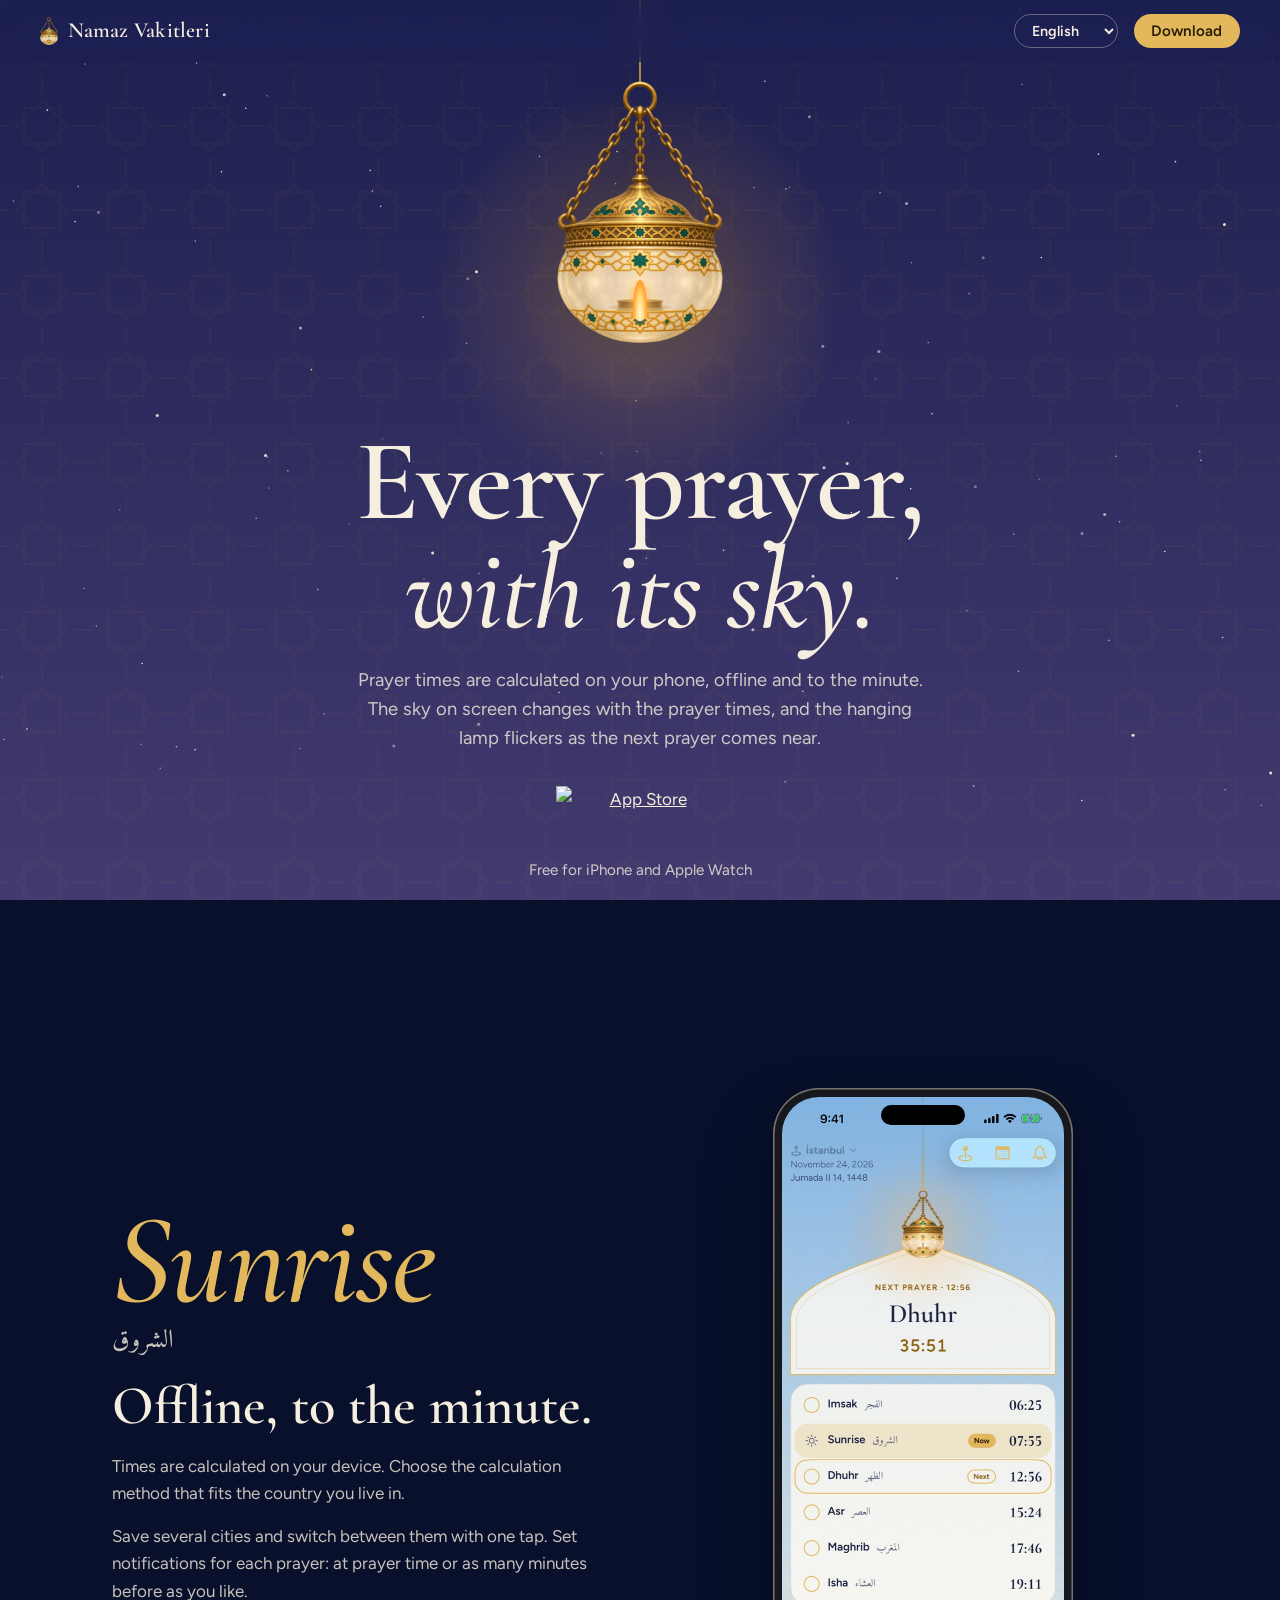
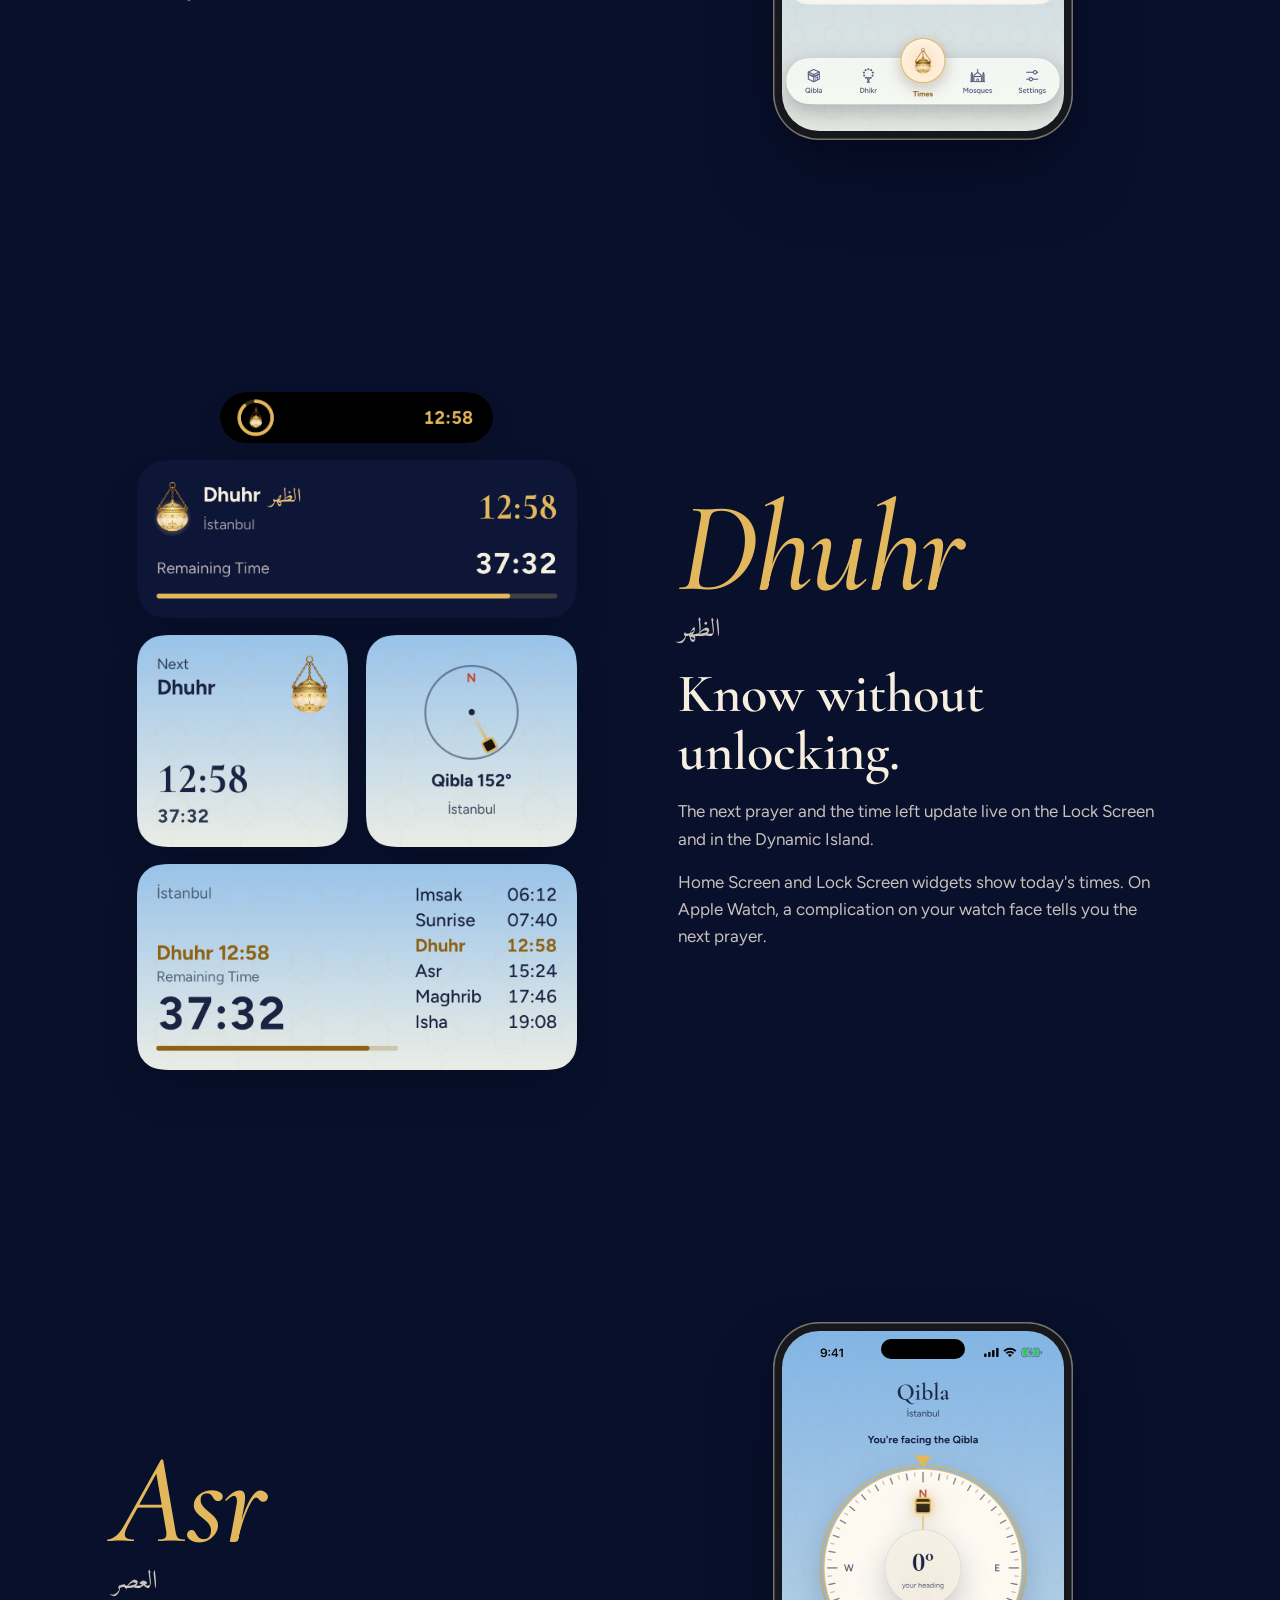
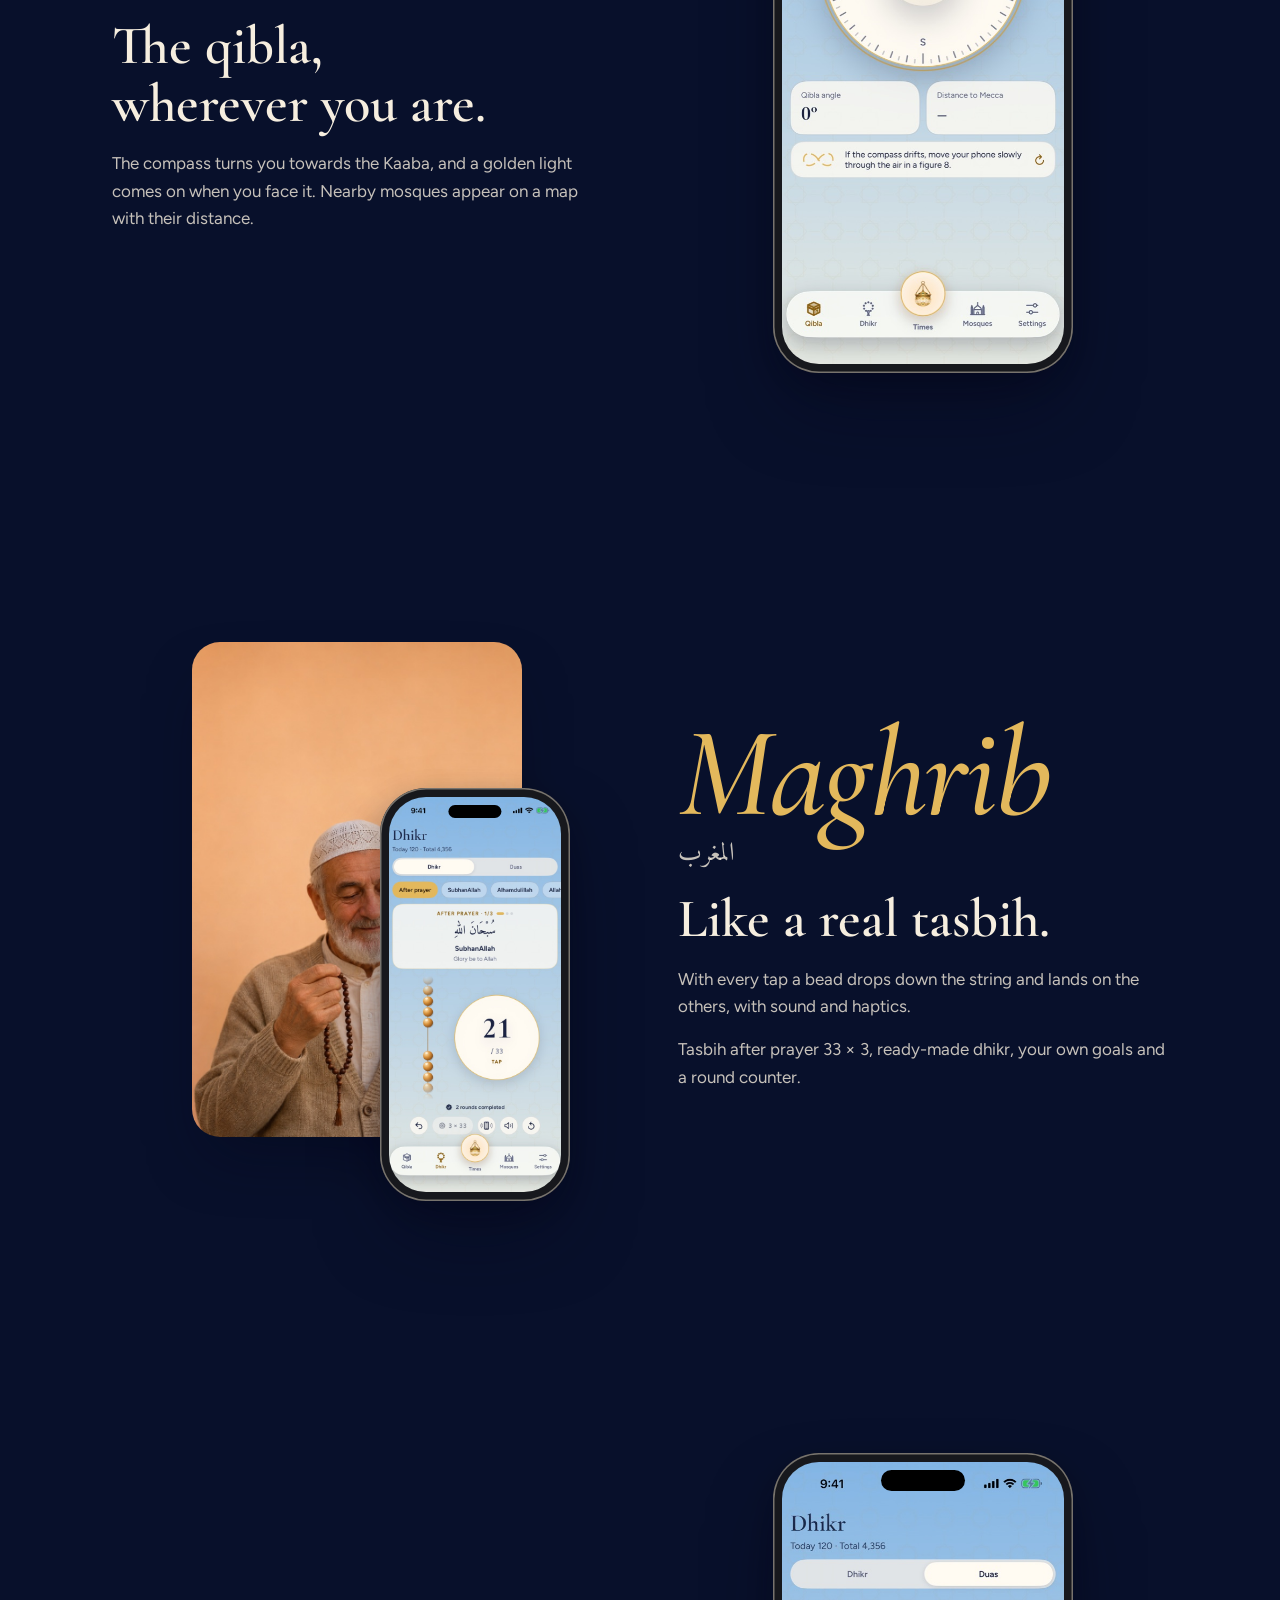
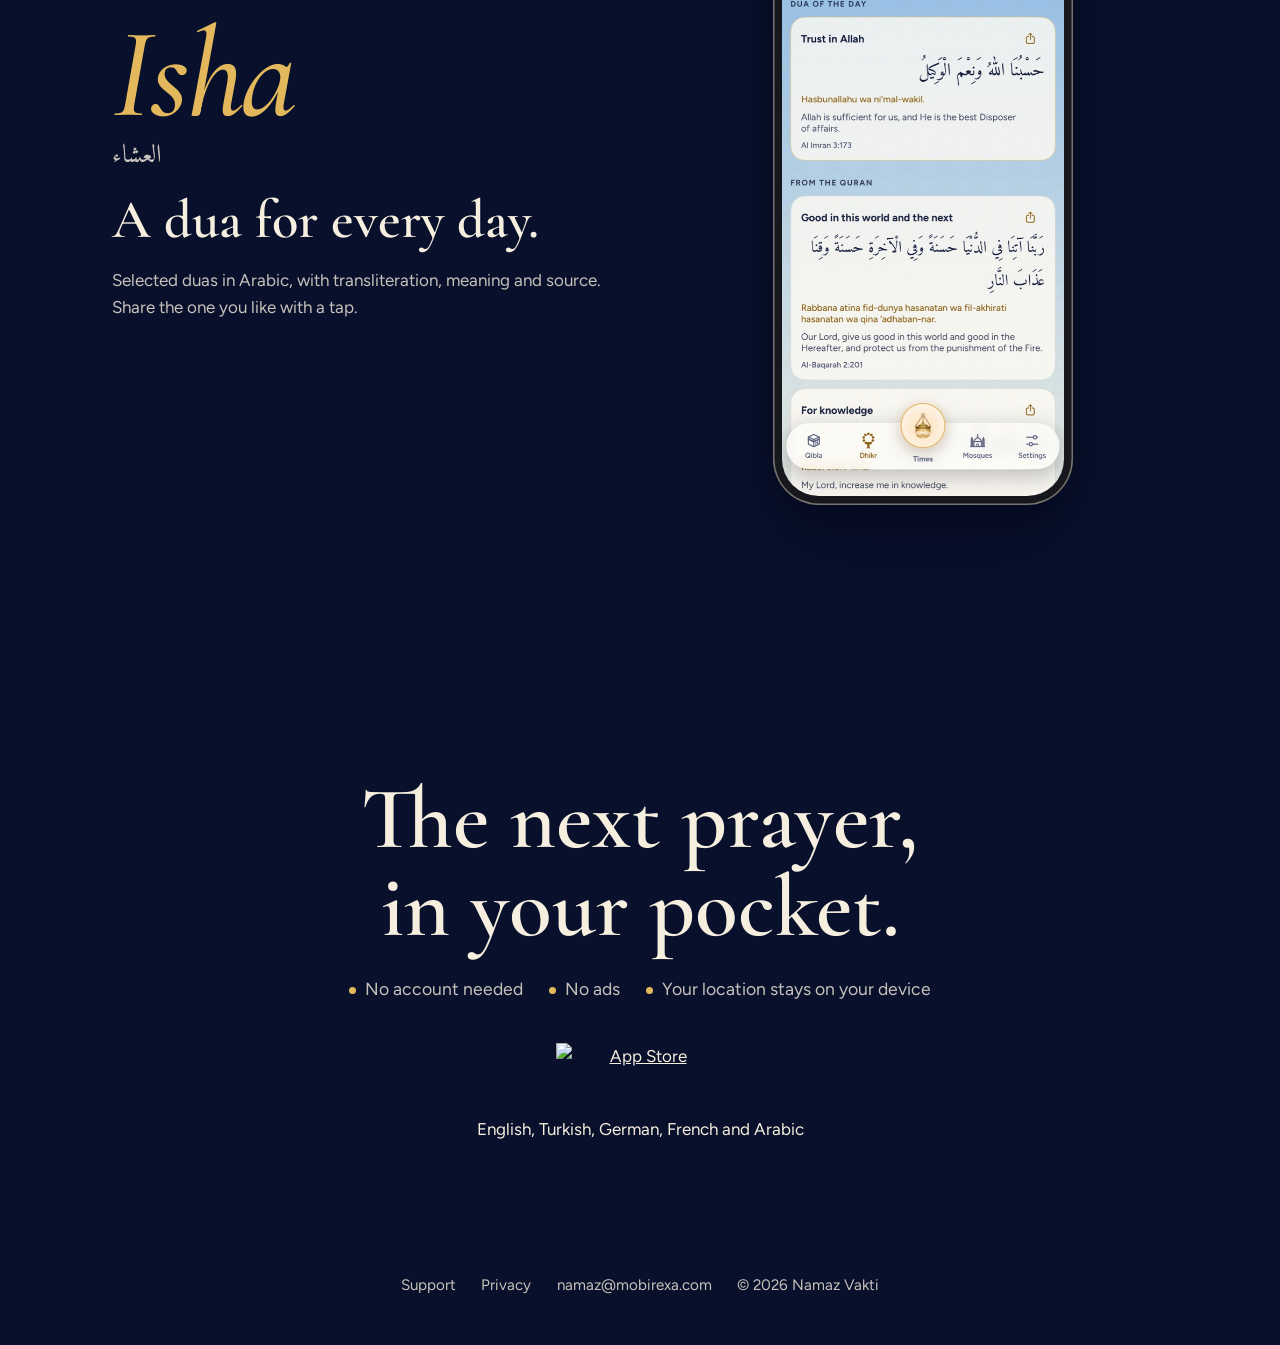
==== index.html @ 7ba58b0e "Website: landing, support and privacy pages in five languages Co-Authored-By: Claude Opus 5.5 <norep" ====
<!doctype html>
<html lang="tr" dir="ltr">
<head>
  <meta charset="utf-8">
  <meta name="viewport" content="width=device-width, initial-scale=1, viewport-fit=cover">
  <title>Namaz Vakitleri: vakitler, kıble ve zikir</title>
  <meta name="description" content="Namaz vakitleri iPhone'unda internetsiz hesaplanır. Kilit ekranı, Dynamic Island, widget'lar, Apple Watch, kıble pusulası, tesbih ve günün duası.">
  <meta name="theme-color" content="#1c1f4e">
  <meta name="apple-itunes-app" content="app-id=6752613671">
  <meta property="og:title" content="Namaz Vakitleri: her vakit, gökyüzüyle">
  <meta property="og:description" content="Vakitler, kıble, tesbih ve dualar. iPhone ve Apple Watch için ücretsiz.">
  <meta property="og:image" content="https://namazvaktiapp.github.io/assets/img/og.jpg">
  <meta property="og:type" content="website">
  <meta name="twitter:card" content="summary_large_image">
  <link rel="icon" href="assets/img/lamp.png">
  <link rel="stylesheet" href="assets/site.css">
  <script src="assets/i18n.js" defer></script>
  <script src="assets/site.js" defer></script>
</head>
<body data-page="home">
  <div class="sky" aria-hidden="true"></div>
  <canvas class="stars" aria-hidden="true"></canvas>
  <div class="pattern" aria-hidden="true"></div>

  <header class="bar">
    <a class="brand" href="./" data-lang-link="./"><img src="assets/img/lamp.png" alt=""><span>Namaz Vakitleri</span></a>
    <span class="spacer"></span>
    <select class="lang" aria-label="Dil / Language">
      <option value="tr">Türkçe</option>
      <option value="en">English</option>
      <option value="de">Deutsch</option>
      <option value="fr">Français</option>
      <option value="ar">العربية</option>
    </select>
    <a class="get" href="https://apps.apple.com/app/id6752613671" data-i18n="nav.get">İndir</a>
  </header>

  <main>
    <section class="hero" data-sky="0">
      <div>
        <div class="hanging" aria-hidden="true">
          <div class="lamp"><span class="rope"></span><img src="assets/img/lamp.png" alt=""><span class="flame"></span></div>
        </div>
        <h1><span data-i18n="hero.title1">Her vakit,</span> <em data-i18n="hero.title2">gökyüzüyle.</em></h1>
        <p class="lead" data-i18n="hero.lead">Namaz vakitleri telefonunda, internetsiz ve dakikası dakikasına hesaplanır. Ekrandaki gökyüzü vakitle birlikte değişir; asılı kandil sıradaki namaz yaklaştıkça titrer.</p>
        <a class="badge" href="https://apps.apple.com/app/id6752613671"><img class="store-badge" src="https://tools.applemediaservices.com/api/badges/download-on-the-app-store/black/tr-tr?size=250x83" alt="App Store" width="168" height="56"></a>
        <p class="note" data-i18n="hero.note">iPhone ve Apple Watch için ücretsiz</p>
      </div>
    </section>

    <section class="moment" data-sky="1.3">
      <div class="copy">
        <p class="when"><span class="name" data-i18n="sunrise.name">Güneş</span><span class="ar" lang="ar">الشروق</span></p>
        <h2 data-i18n="sunrise.h">İnternetsiz, dakikası dakikasına.</h2>
        <p data-i18n="sunrise.p1">Vakitler cihazında, Diyanet yöntemiyle hesaplanır.</p>
        <p data-i18n="sunrise.p2">Birden fazla şehir kaydet, bir dokunuşla aralarında geç.</p>
      </div>
      <div class="visual">
        <div class="phone"><img data-base="" data-shot="times.jpg" src="assets/img/tr/times.jpg" data-i18n-alt="alt.times" alt="Vakitler ekranı" loading="lazy"></div>
      </div>
    </section>

    <section class="moment flip" data-sky="3">
      <div class="copy">
        <p class="when"><span class="name" data-i18n="noon.name">Öğle</span><span class="ar" lang="ar">الظهر</span></p>
        <h2 data-i18n="noon.h">Telefonunu açmadan bil.</h2>
        <p data-i18n="noon.p1">Sıradaki vakit ve kalan süre kilit ekranında ve Dynamic Island'da canlı akar.</p>
        <p data-i18n="noon.p2">Ana ekran ve kilit ekranı widget'ları günün vakitlerini gösterir.</p>
      </div>
      <div class="visual">
        <div class="stack">
          <img class="island" data-base="" data-shot="island.png" src="assets/img/tr/island.png" data-i18n-alt="alt.island" alt="Dynamic Island" loading="lazy">
          <img data-base="" data-shot="live.png" src="assets/img/tr/live.png" data-i18n-alt="alt.live" alt="Kilit ekranı" loading="lazy">
          <div class="row">
            <img data-base="" data-shot="widget-small.png" src="assets/img/tr/widget-small.png" data-i18n-alt="alt.widgets" alt="Widget" loading="lazy">
            <img data-base="" data-shot="widget-qibla.png" src="assets/img/tr/widget-qibla.png" alt="" loading="lazy">
          </div>
          <img data-base="" data-shot="widget-medium.png" src="assets/img/tr/widget-medium.png" alt="" loading="lazy">
        </div>
      </div>
    </section>

    <section class="moment" data-sky="4.6">
      <div class="copy">
        <p class="when"><span class="name" data-i18n="asr.name">İkindi</span><span class="ar" lang="ar">العصر</span></p>
        <h2 data-i18n="asr.h">Kıble, nerede olursan.</h2>
        <p data-i18n="asr.p">Pusula seni Kâbe'ye çevirir; doğru yöne döndüğünde altın bir ışık yanar.</p>
      </div>
      <div class="visual">
        <div class="phone"><img data-base="" data-shot="qibla.jpg" src="assets/img/tr/qibla.jpg" data-i18n-alt="alt.qibla" alt="Kıble pusulası" loading="lazy"></div>
      </div>
    </section>

    <section class="moment flip" data-sky="6.3">
      <div class="copy">
        <p class="when"><span class="name" data-i18n="maghrib.name">Akşam</span><span class="ar" lang="ar">المغرب</span></p>
        <h2 data-i18n="maghrib.h">Gerçek bir tesbih gibi.</h2>
        <p data-i18n="maghrib.p1">Her dokunuşta bir taş ipten düşer ve alttakilere çarpar; sesi ve titreşimiyle.</p>
        <p data-i18n="maghrib.p2">Namaz sonrası tesbihat 33 × 3, hazır zikirler, kendi hedefin ve tur sayacı.</p>
      </div>
      <div class="visual">
        <div class="with-photo">
          <img class="photo" src="assets/img/tesbih.jpg" data-i18n-alt="alt.tesbih" alt="Elinde tesbih tutan yaşlı bir adam" loading="lazy">
          <div class="phone"><img data-base="" data-shot="zikir.jpg" src="assets/img/tr/zikir.jpg" data-i18n-alt="alt.zikir" alt="Zikirmatik" loading="lazy"></div>
        </div>
      </div>
    </section>

    <section class="moment" data-sky="8">
      <div class="copy">
        <p class="when"><span class="name" data-i18n="isha.name">Yatsı</span><span class="ar" lang="ar">العشاء</span></p>
        <h2 data-i18n="isha.h">Her gün bir dua.</h2>
        <p data-i18n="isha.p">Seçilmiş dualar Arapça aslı, okunuşu, meali ve kaynağıyla.</p>
      </div>
      <div class="visual">
        <div class="phone"><img data-base="" data-shot="duas.jpg" src="assets/img/tr/duas.jpg" data-i18n-alt="alt.duas" alt="Dualar" loading="lazy"></div>
      </div>
    </section>

    <section class="finale" data-sky="9">
      <h2 data-i18n="finale.h">Sıradaki vakit, cebinde.</h2>
      <ul class="promises">
        <li data-i18n="finale.p1">Hesap açman gerekmez</li>
        <li data-i18n="finale.p2">Reklam yok</li>
        <li data-i18n="finale.p3">Konumun cihazında kalır</li>
      </ul>
      <a class="badge" href="https://apps.apple.com/app/id6752613671"><img class="store-badge" src="https://tools.applemediaservices.com/api/badges/download-on-the-app-store/black/tr-tr?size=250x83" alt="App Store" width="168" height="56" style="margin:0 auto"></a>
      <p class="note" data-i18n="finale.devices">Türkçe, İngilizce, Almanca, Fransızca ve Arapça</p>
    </section>
  </main>

  <footer>
    <a href="support/" data-lang-link="support/" data-i18n="footer.support">Destek</a>
    <a href="privacy/" data-lang-link="privacy/" data-i18n="footer.privacy">Gizlilik</a>
    <a href="mailto:namaz@mobirexa.com">namaz@mobirexa.com</a>
    <span>© 2026 Namaz Vakti</span>
  </footer>
</body>
</html>
---- assets/site.css ----
/* Namaz Vakitleri web sitesi. Gökyüzü sayfa kaydırıldıkça günü yaşar (site.js --sky-top / --sky-bottom / --ink). */

@font-face { font-family: "Cormorant"; src: url("fonts/CormorantGaramond-SemiBold.ttf") format("truetype"); font-weight: 600; font-display: swap; }
@font-face { font-family: "Cormorant"; src: url("fonts/CormorantGaramond-Italic.ttf") format("truetype"); font-style: italic; font-weight: 400 700; font-display: swap; }
@font-face { font-family: "Figtree"; src: url("fonts/Figtree-Regular.ttf") format("truetype"); font-weight: 400; font-display: swap; }
@font-face { font-family: "Figtree"; src: url("fonts/Figtree-SemiBold.ttf") format("truetype"); font-weight: 600; font-display: swap; }
@font-face { font-family: "Amiri"; src: url("fonts/Amiri-Regular.ttf") format("truetype"); font-weight: 400; font-display: swap; }
@font-face { font-family: "Amiri"; src: url("fonts/Amiri-Bold.ttf") format("truetype"); font-weight: 700; font-display: swap; }

:root {
  --sky-top: #1c1f4e;
  --sky-bottom: #433b70;
  --ink: #f6eedf;
  --ink-soft: rgba(246, 238, 223, 0.78);
  --gold: #e3b85c;
  --gold-deep: #9a6b1c;
  --accent: #e3b85c;
  --navy: #1a2342;
  --cream: #f6eedf;
  --stars: 1;
  --display: "Cormorant", "Iowan Old Style", Georgia, serif;
  --body: "Figtree", -apple-system, "Segoe UI", sans-serif;
  --arabic: "Amiri", "Geeza Pro", serif;
  --measure: 34rem;
  color-scheme: dark;
}

* { box-sizing: border-box; }
html { scroll-behavior: smooth; }
body {
  margin: 0;
  background: #08102b;
  color: var(--ink);
  font: 400 1.0625rem/1.6 var(--body);
  -webkit-font-smoothing: antialiased;
  transition: color 0.6s ease;
}
:lang(ar) body, [dir="rtl"] body { font-family: var(--arabic), var(--body); font-size: 1.2rem; }
img { max-width: 100%; display: block; }
a { color: inherit; }
:focus-visible { outline: 3px solid var(--gold); outline-offset: 3px; border-radius: 6px; }

/* Gökyüzü katmanları: sabit, içeriğin arkasında */
.sky, .stars, .pattern { position: fixed; inset: 0; pointer-events: none; z-index: -3; }
.sky { background: linear-gradient(180deg, var(--sky-top), var(--sky-bottom)); }
.stars { z-index: -2; opacity: var(--stars); transition: opacity 0.4s linear; }
.pattern {
  z-index: -1; opacity: 0.07;
  background-image: url("data:image/svg+xml,%3Csvg xmlns='http://www.w3.org/2000/svg' width='56' height='56'%3E%3Cg fill='none' stroke='%23C8962E' stroke-width='1'%3E%3Crect x='16' y='16' width='24' height='24'/%3E%3Cpath d='M28 11 45 28 28 45 11 28Z M0 28h7.5 M48.5 28H56 M28 0v7.5 M28 48.5V56'/%3E%3C/g%3E%3C/svg%3E");
  background-size: 84px 84px;
}

/* Üst çubuk */
.bar {
  position: sticky; top: 0; z-index: 10;
  display: flex; align-items: center; gap: 1rem;
  padding: 0.85rem clamp(1rem, 4vw, 2.5rem);
  backdrop-filter: blur(14px) saturate(1.2);
  -webkit-backdrop-filter: blur(14px) saturate(1.2);
  background: color-mix(in srgb, var(--sky-top) 55%, transparent);
}
.brand { display: flex; align-items: center; gap: 0.6rem; text-decoration: none; font: 600 1.35rem/1 var(--display); letter-spacing: 0.01em; }
.brand img { width: 18px; height: auto; }
.bar .spacer { flex: 1; }
.lang {
  font: 600 0.9rem var(--body); color: var(--ink);
  background: transparent; border: 1px solid color-mix(in srgb, var(--ink) 35%, transparent);
  border-radius: 999px; padding: 0.4rem 0.8rem;
}
.lang option { color: #1a2342; }
.get {
  font: 600 0.95rem var(--body); text-decoration: none;
  background: var(--gold); color: #2b1d05; border-radius: 999px; padding: 0.5rem 1.1rem;
}

/* Kahraman: asılı kandil */
.hero { min-height: 100svh; display: grid; place-items: center; text-align: center; padding: 0 1.25rem 4rem; position: relative; }
.hanging { position: relative; height: clamp(230px, 36vh, 340px); width: 100%; display: flex; justify-content: center; margin-top: 1rem; }
.lamp { position: relative; transform-origin: 50% -40vh; animation: sway 7s ease-in-out infinite; }
/* İp kandille birlikte sallanır (dönme noktası ipin üst ucu) */
.lamp .rope { position: absolute; bottom: calc(100% - 4px); left: 50%; width: 2px; height: 60vh; transform: translateX(-50%); background: linear-gradient(#b08a4000, #b08a40 40%); z-index: 1; }
.lamp img { width: clamp(120px, 14vw, 170px); position: relative; z-index: 1; filter: drop-shadow(0 10px 30px rgba(0, 0, 0, 0.35)); }
.lamp::before {
  content: ""; position: absolute; left: 50%; top: 66%; width: 420px; height: 420px; transform: translate(-50%, -50%);
  background: radial-gradient(circle, rgba(255, 200, 112, 0.45), rgba(255, 170, 70, 0.12) 40%, transparent 70%);
  animation: glow 4s ease-in-out infinite; z-index: 0;
}
/* Alev: uygulamadaki NurWidgetLamp oranları (x %45.8, y %66.2, genişlik %8.4, yükseklik %12.8) */
.lamp .flame {
  position: absolute; z-index: 2; left: 45.8%; top: 62%; width: 8.4%; height: 12.8%;
  border-radius: 50% 50% 45% 45% / 70% 70% 30% 30%;
  background: radial-gradient(ellipse at 50% 80%, #fff6d6 0%, #ffd97a 35%, #ff9a2e 70%, rgba(255, 120, 20, 0) 100%);
  filter: blur(0.4px) drop-shadow(0 0 6px #ffb347);
  transform-origin: 50% 100%; animation: flicker 2.4s ease-in-out infinite;
}
@keyframes flicker { 0%, 100% { transform: scale(1, 1) rotate(-1deg); } 30% { transform: scale(0.94, 1.06) rotate(1.5deg); } 60% { transform: scale(1.04, 0.95) rotate(-0.5deg); } }
@keyframes sway { 0%, 100% { transform: rotate(-1.2deg); } 50% { transform: rotate(1.2deg); } }
@keyframes glow { 0%, 100% { opacity: 0.85; } 50% { opacity: 1; } }

.hero h1 {
  font: 600 clamp(3.2rem, 9vw, 7.5rem)/0.95 var(--display);
  letter-spacing: -0.015em; margin: 1.5rem 0 0.4rem; text-wrap: balance;
}
.hero h1 em { font-style: italic; font-weight: 500; display: block; }
.hero .lead { max-width: 36rem; margin: 1.25rem auto 2rem; font-size: 1.15rem; color: var(--ink-soft); text-wrap: pretty; }
.badge { display: inline-block; }
.badge img { height: 56px; width: auto; }
.hero .note { margin-top: 1rem; font-size: 0.95rem; color: var(--ink-soft); }

/* Vakit bölümleri */
.moment {
  display: grid; grid-template-columns: minmax(0, 1fr) minmax(0, 1fr); align-items: center;
  gap: clamp(2rem, 6vw, 6rem); max-width: 72rem; margin: 0 auto;
  padding: clamp(5rem, 14vh, 9rem) clamp(1.25rem, 5vw, 3rem);
  min-height: 92svh;
}
.moment.flip .copy { order: 2; }
.when { margin: 0 0 1rem; line-height: 1; }
.when .name { display: block; font: italic 500 clamp(4rem, 10vw, 8.5rem)/0.85 var(--display); color: var(--accent); transition: color 0.6s ease; letter-spacing: -0.02em; }
.when .ar { display: block; font: 400 1.6rem/1.6 var(--arabic); color: var(--ink-soft); margin-top: 0.35rem; }
[dir="rtl"] .when .ar { display: none; }
.moment h2 { font: 600 clamp(2.1rem, 4.4vw, 3.4rem)/1.05 var(--display); margin: 0 0 1.1rem; text-wrap: balance; }
.moment p { max-width: var(--measure); margin: 0 0 1rem; color: var(--ink-soft); text-wrap: pretty; }
[dir="rtl"] .moment h2, [dir="rtl"] .hero h1, [dir="rtl"] .finale h2 { font-family: var(--arabic); font-weight: 700; letter-spacing: 0; line-height: 1.3; }
[dir="rtl"] .when .name { font-family: var(--arabic); font-style: normal; font-weight: 700; font-size: clamp(3rem, 7vw, 6rem); line-height: 1.1; }

.visual { display: flex; justify-content: center; align-items: center; position: relative; }

/* Telefon çerçevesi */
.phone {
  width: min(300px, 72vw); aspect-ratio: 1320 / 2868; position: relative;
  border-radius: 46px; padding: 9px; background: #17181d;
  box-shadow: 0 0 0 1.5px #77736d inset, 0 40px 80px -20px rgba(5, 8, 25, 0.55), 0 12px 30px rgba(5, 8, 25, 0.3);
}
.phone img { width: 100%; height: 100%; object-fit: cover; border-radius: 37px; }
.phone::after { content: ""; position: absolute; top: 17px; left: 50%; transform: translateX(-50%); width: 28%; height: 3.1%; background: #000; border-radius: 999px; }
.pair { display: flex; gap: 1.5rem; align-items: flex-end; }
.pair .phone:first-child { transform: translateY(-2.5rem); }
.pair .phone { width: min(250px, 42vw); }

/* Kilit ekranı ve widget'lar */
.stack { display: grid; gap: 1.1rem; width: min(440px, 100%); }
.stack img { border-radius: 26px; box-shadow: 0 24px 50px -18px rgba(5, 8, 25, 0.45); }
.stack .island { width: 62%; justify-self: center; border-radius: 999px; }
.stack .row { display: grid; grid-template-columns: 1fr 1fr; gap: 1.1rem; }

/* Tesbih fotoğrafı + telefon */
.photo { width: min(330px, 70vw); border-radius: 28px; box-shadow: 0 30px 60px -20px rgba(5, 8, 25, 0.5); }
.with-photo { position: relative; padding-bottom: 3rem; }
.with-photo .phone { position: absolute; right: -3rem; bottom: -1rem; width: min(190px, 40vw); }
[dir="rtl"] .with-photo .phone { right: auto; left: -3rem; }

/* Son çağrı */
.finale { text-align: center; padding: clamp(6rem, 16vh, 10rem) 1.25rem 5rem; max-width: 52rem; margin: 0 auto; }
.finale h2 { font: 600 clamp(2.8rem, 7vw, 5.5rem)/1 var(--display); margin: 0 0 1.5rem; text-wrap: balance; }
.finale .promises { list-style: none; padding: 0; margin: 0 0 2.5rem; display: flex; flex-wrap: wrap; justify-content: center; gap: 0.6rem 1.6rem; color: var(--ink-soft); font-size: 1.1rem; }
.finale .promises li::before { content: ""; display: inline-block; width: 7px; height: 7px; border-radius: 50%; background: var(--gold); margin-inline-end: 0.6rem; vertical-align: middle; }

footer {
  display: flex; flex-wrap: wrap; gap: 1rem 1.6rem; align-items: center; justify-content: center;
  padding: 2rem 1.25rem 3rem; font-size: 0.95rem; color: var(--ink-soft);
}
footer a { text-decoration: none; }
footer a:hover { text-decoration: underline; }

/* Destek ve gizlilik: metin sayfaları */
.page { max-width: 46rem; margin: 0 auto; padding: 3rem 1.25rem 4rem; }
.page-head { text-align: center; padding: 2rem 0 1rem; }
.page-head img { width: 64px; margin: 0 auto 1rem; filter: drop-shadow(0 8px 20px rgba(0, 0, 0, 0.35)); }
.page h1 { font: 600 clamp(2.6rem, 6vw, 4rem)/1 var(--display); margin: 0 0 0.75rem; }
.page .intro { color: var(--ink-soft); font-size: 1.1rem; max-width: 36rem; margin: 0 auto; }
.sheet {
  background: color-mix(in srgb, var(--cream) 94%, transparent); color: var(--navy);
  border-radius: 28px; padding: clamp(1.5rem, 4vw, 2.75rem); margin-top: 2.5rem;
  box-shadow: 0 30px 60px -25px rgba(5, 8, 25, 0.5);
}
.sheet h2 { font: 600 1.9rem/1.15 var(--display); margin: 2rem 0 0.6rem; }
.sheet h2:first-child { margin-top: 0; }
.sheet p, .sheet li { color: #3a4362; }
.sheet ul { padding-inline-start: 1.2rem; }
[dir="rtl"] .sheet h2, [dir="rtl"] .page h1 { font-family: var(--arabic); font-weight: 700; }
.sheet .updated { font-size: 0.9rem; color: #6b7390; margin-top: 2rem; }

details { border-top: 1px solid #1a234222; padding: 0.4rem 0; }
details:last-of-type { border-bottom: 1px solid #1a234222; }
summary { cursor: pointer; list-style: none; padding: 0.9rem 0; font: 600 1.1rem/1.35 var(--body); display: flex; justify-content: space-between; gap: 1rem; }
summary::-webkit-details-marker { display: none; }
summary::after { content: "+"; font: 400 1.6rem/1 var(--display); color: var(--gold-deep); transition: transform 0.25s ease; }
details[open] summary::after { transform: rotate(45deg); }
details p { margin: 0 0 1rem; }
.contact { text-align: center; margin-top: 2.5rem; }
.button {
  display: inline-block; font: 600 1rem var(--body); text-decoration: none;
  background: var(--navy); color: var(--cream); border-radius: 999px; padding: 0.8rem 1.6rem; margin-top: 0.5rem;
}

@media (max-width: 820px) {
  .moment { grid-template-columns: 1fr; text-align: start; min-height: auto; }
  .moment.flip .copy { order: 0; }
  .bar .brand span { display: none; }
  .pair .phone { width: min(200px, 42vw); }
  .with-photo .phone { right: -0.5rem; }
  [dir="rtl"] .with-photo .phone { left: -0.5rem; }
}

@media (prefers-reduced-motion: reduce) {
  html { scroll-behavior: auto; }
  .lamp, .lamp::before, .lamp .flame { animation: none; }
  body, .stars { transition: none; }
}
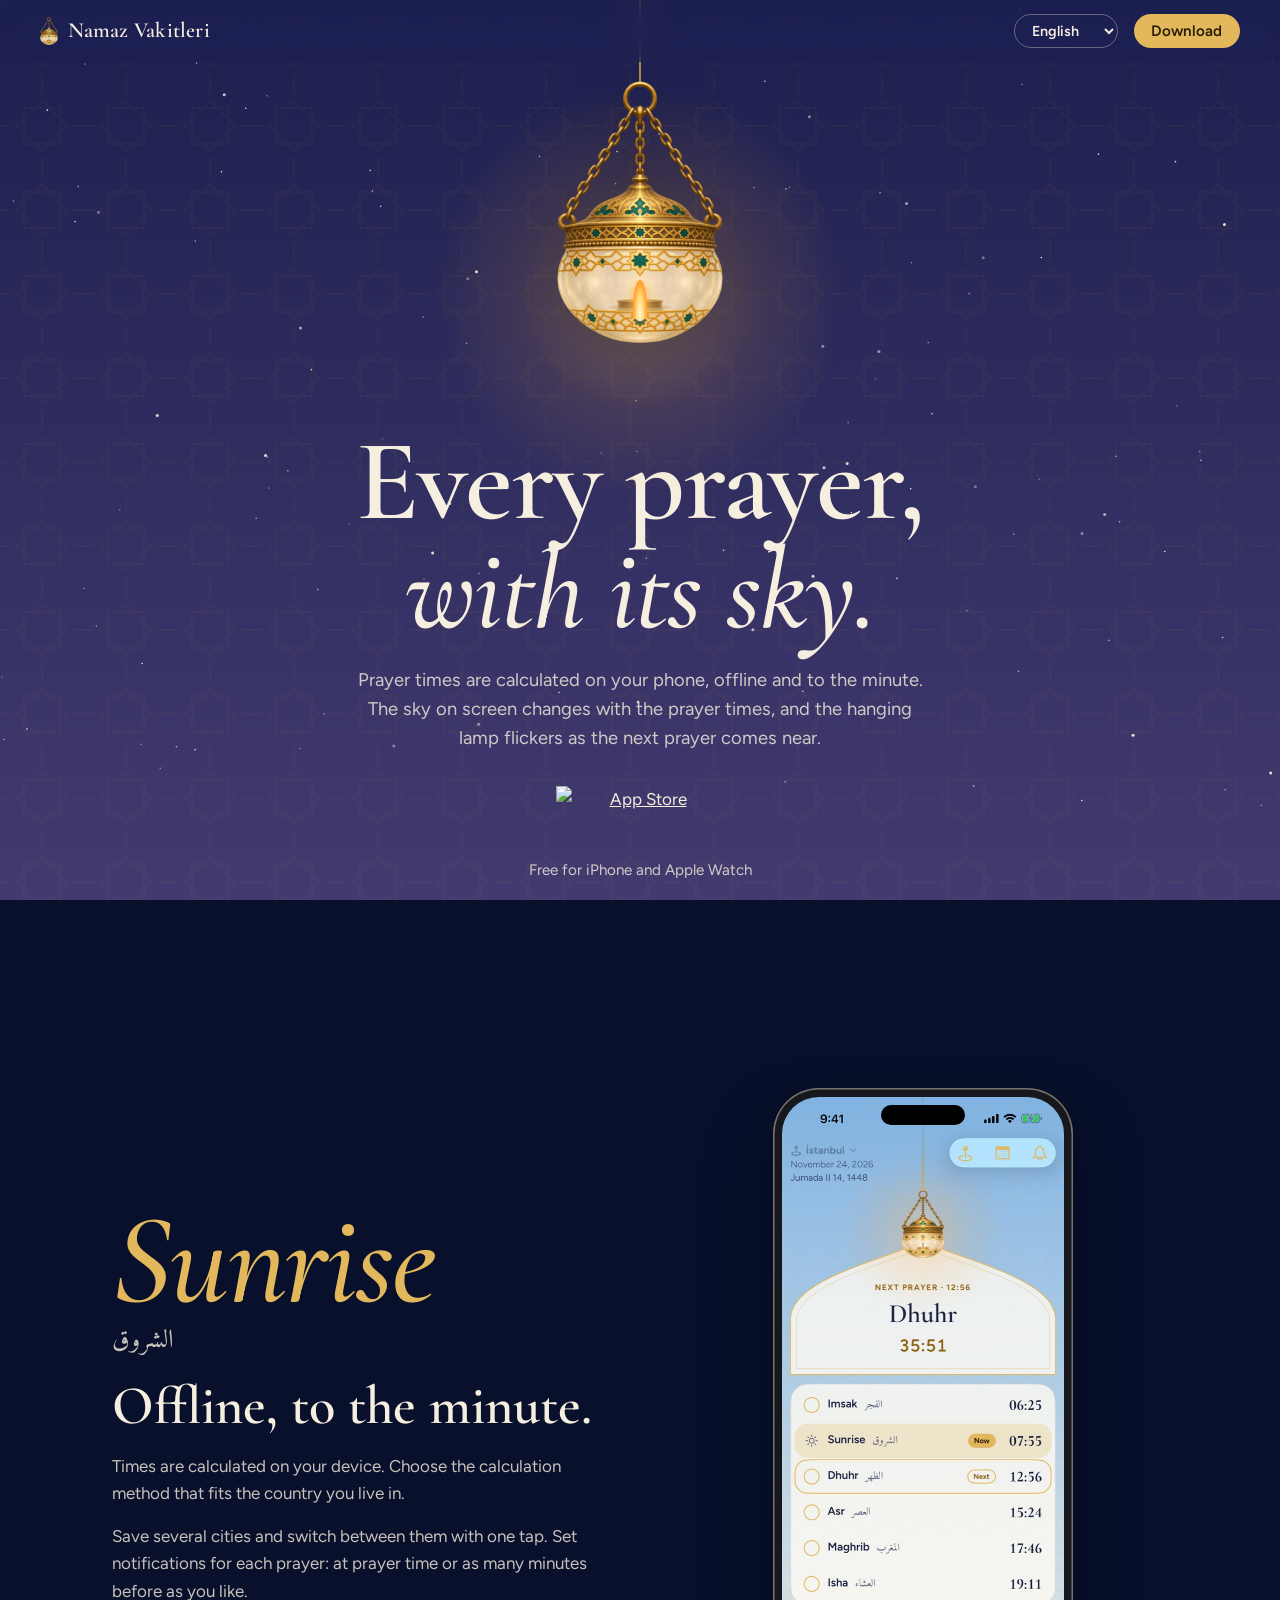
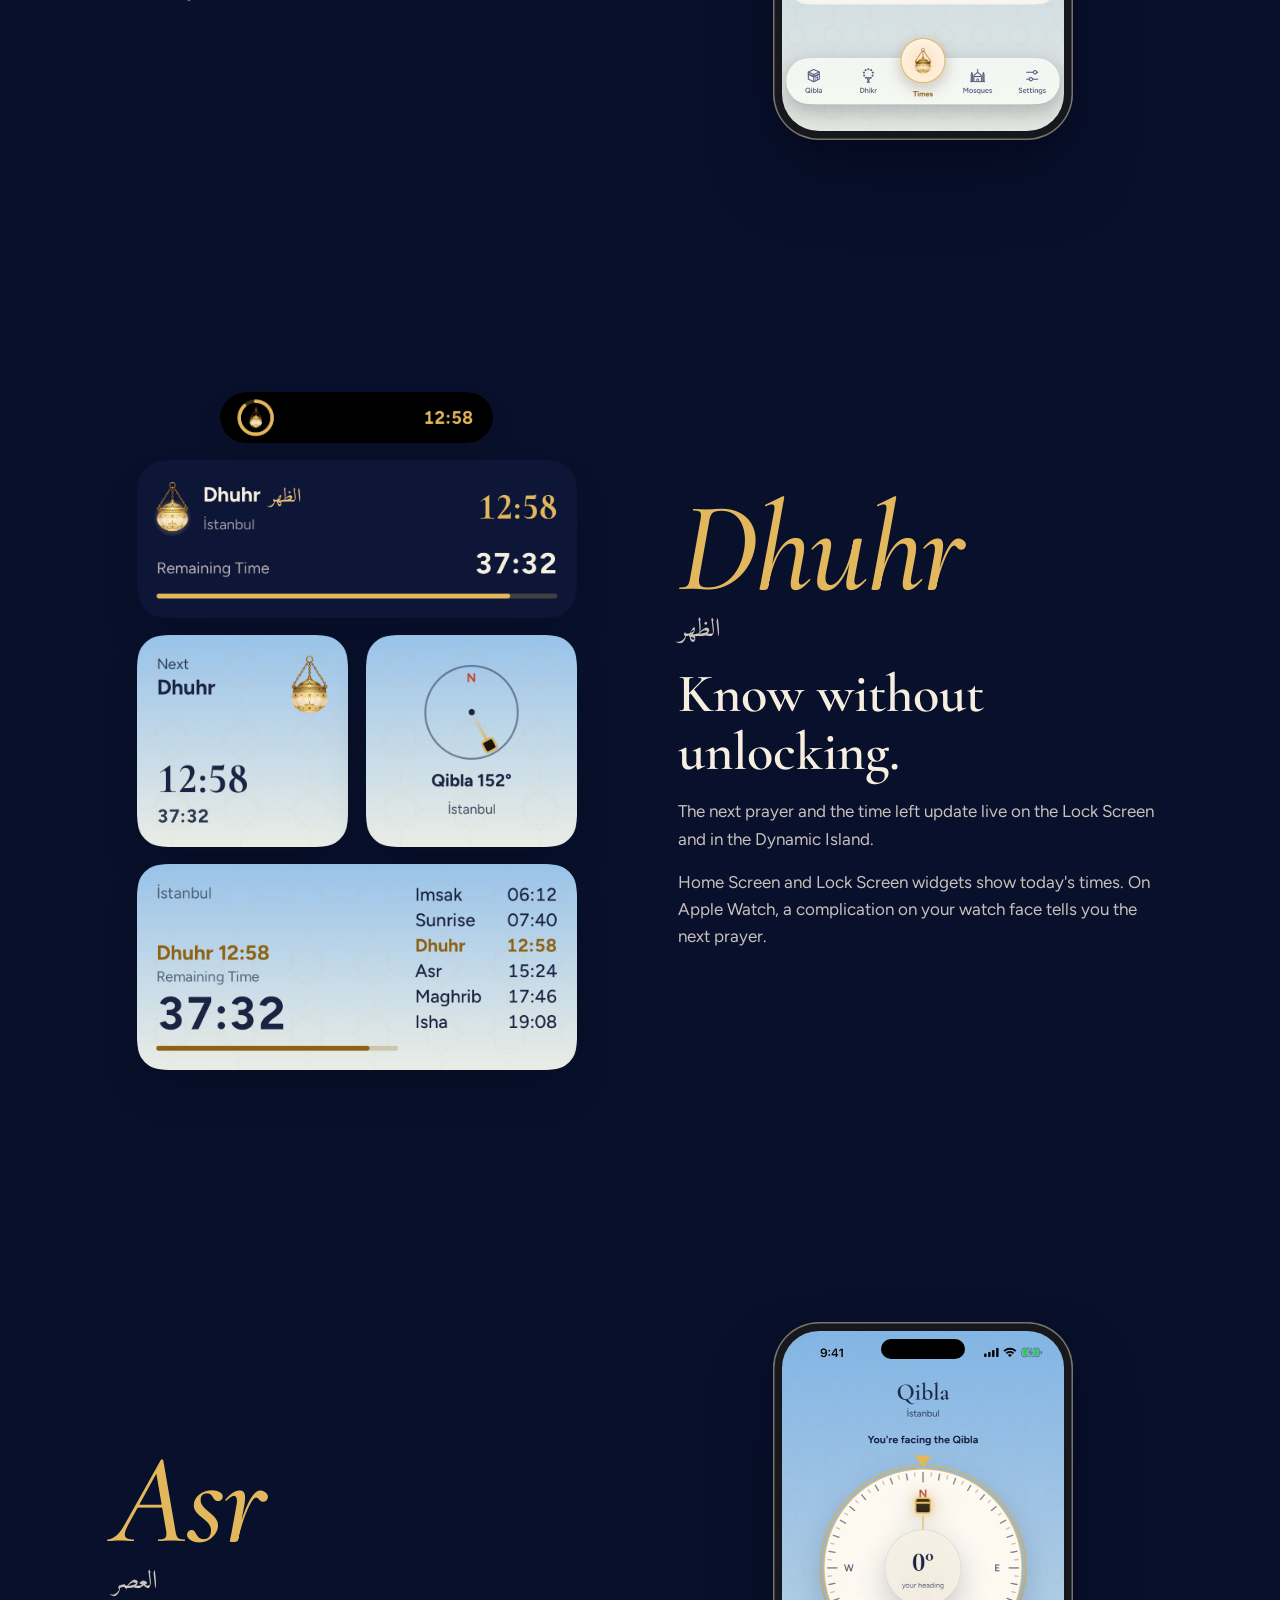
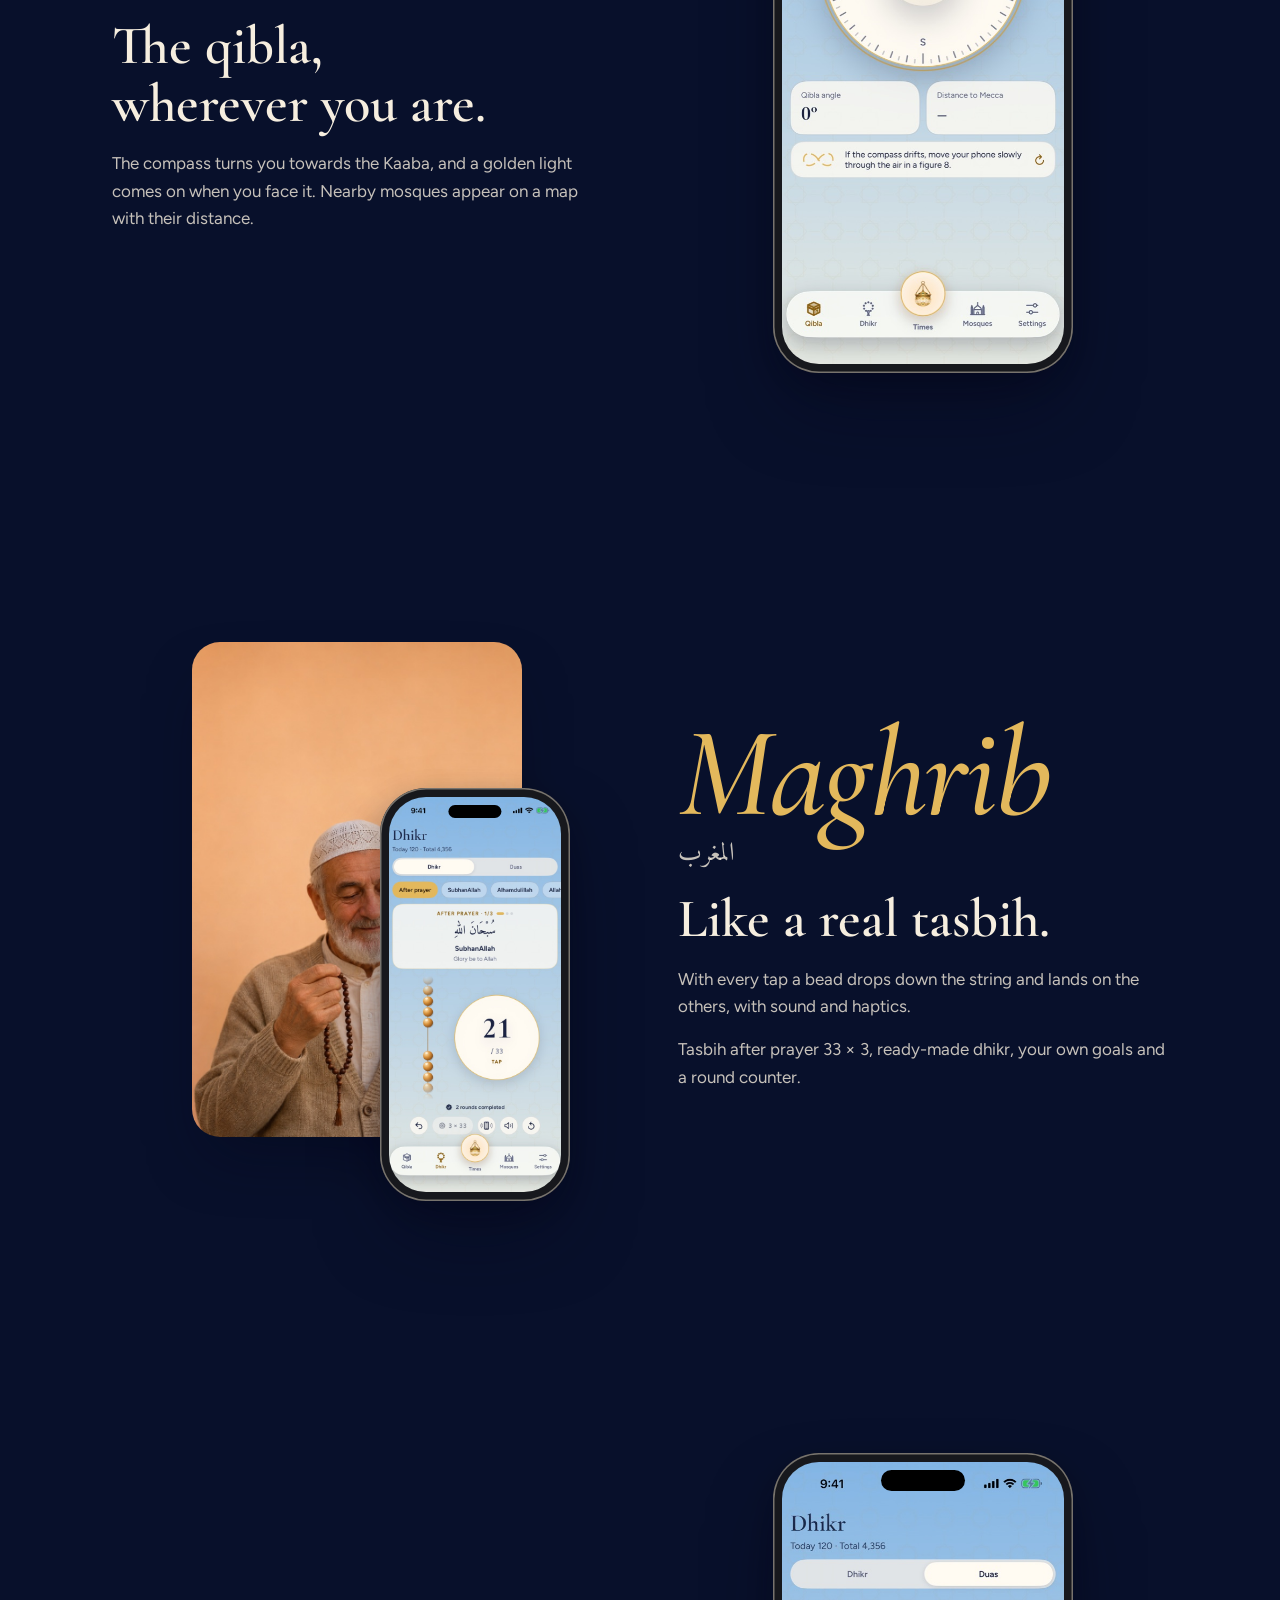
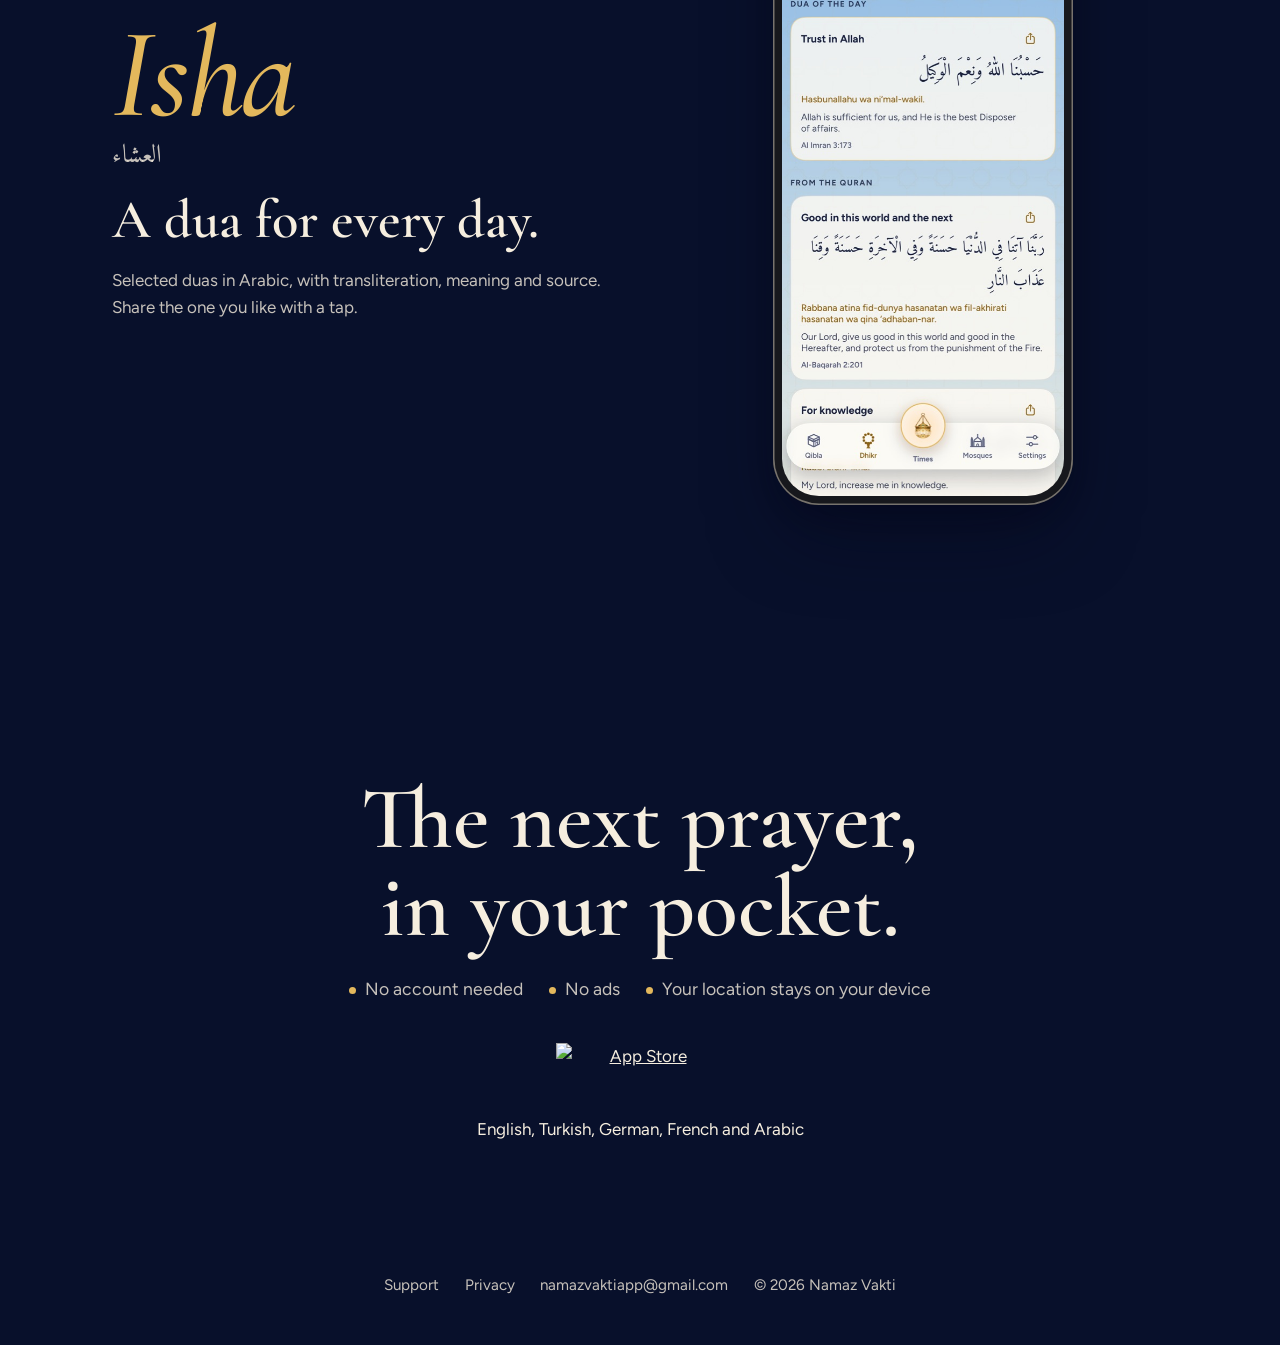
==== commit 5a8314d3: "Contact email: namazvaktiapp@gmail.com Co-Authored-By: Claude Opus 5.5 <noreply@anthropic.com>" ====
--- a/index.html
+++ b/index.html
@@ -132,7 +132,7 @@
   <footer>
     <a href="support/" data-lang-link="support/" data-i18n="footer.support">Destek</a>
     <a href="privacy/" data-lang-link="privacy/" data-i18n="footer.privacy">Gizlilik</a>
-    <a href="mailto:namaz@mobirexa.com">namaz@mobirexa.com</a>
+    <a href="mailto:namazvaktiapp@gmail.com">namazvaktiapp@gmail.com</a>
     <span>© 2026 Namaz Vakti</span>
   </footer>
 </body>
